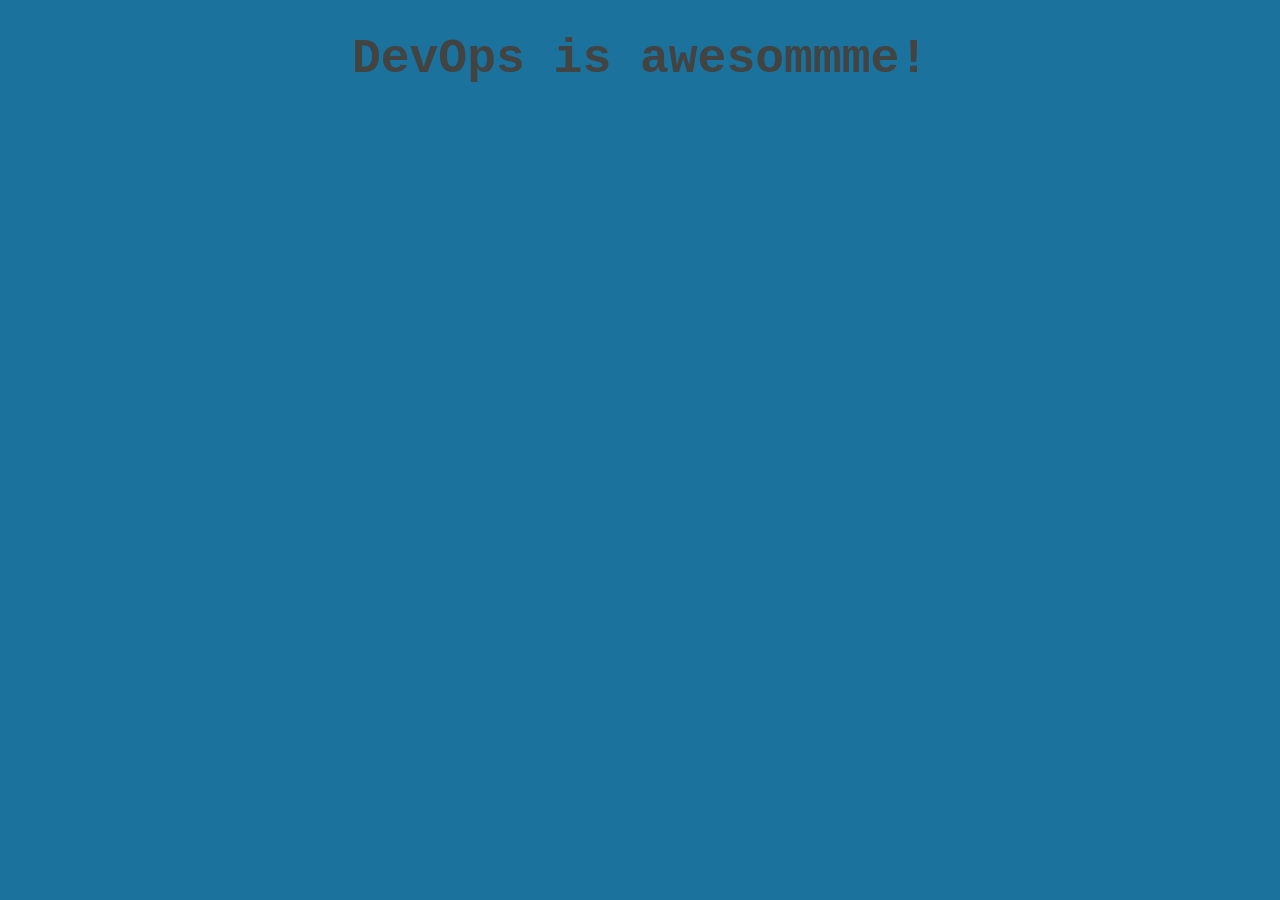
==== src/index.html @ 6600f7c2 "Update index.html" ====
<!DOCTYPE html>
<html>
<head>
	<title>DevOps Essentials Sample App</title>
</head>
<body style="background-color: #1A729D;">
    <h1 style="font-family: Courier; color: #434342; font-size: 48px; text-align: center;">
        DevOps is awesommme!
    </h1>
</body>
</html>
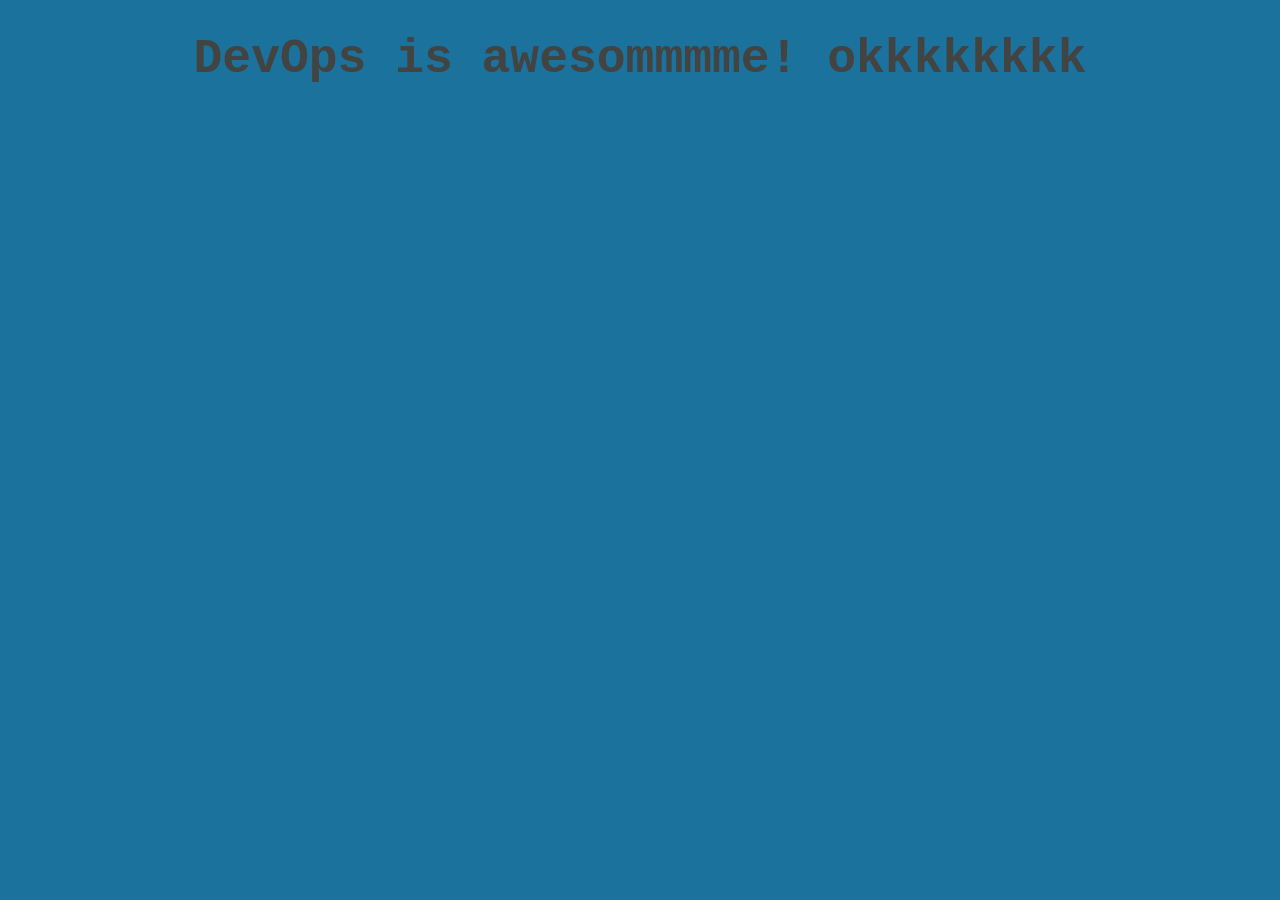
==== commit 71f2e592: "Merge aa3c0089b69052964cea29607a2f096141be6cf1 into dc95c531307bb3df387145a7b93a6f2e9ad0a872" ====
--- a/src/index.html
+++ b/src/index.html
@@ -5,7 +5,7 @@
 </head>
 <body style="background-color: #1A729D;">
     <h1 style="font-family: Courier; color: #434342; font-size: 48px; text-align: center;">
-        DevOps is awesommme!
+        DevOps is awesommmme! okkkkkkkk
     </h1>
 </body>
 </html>
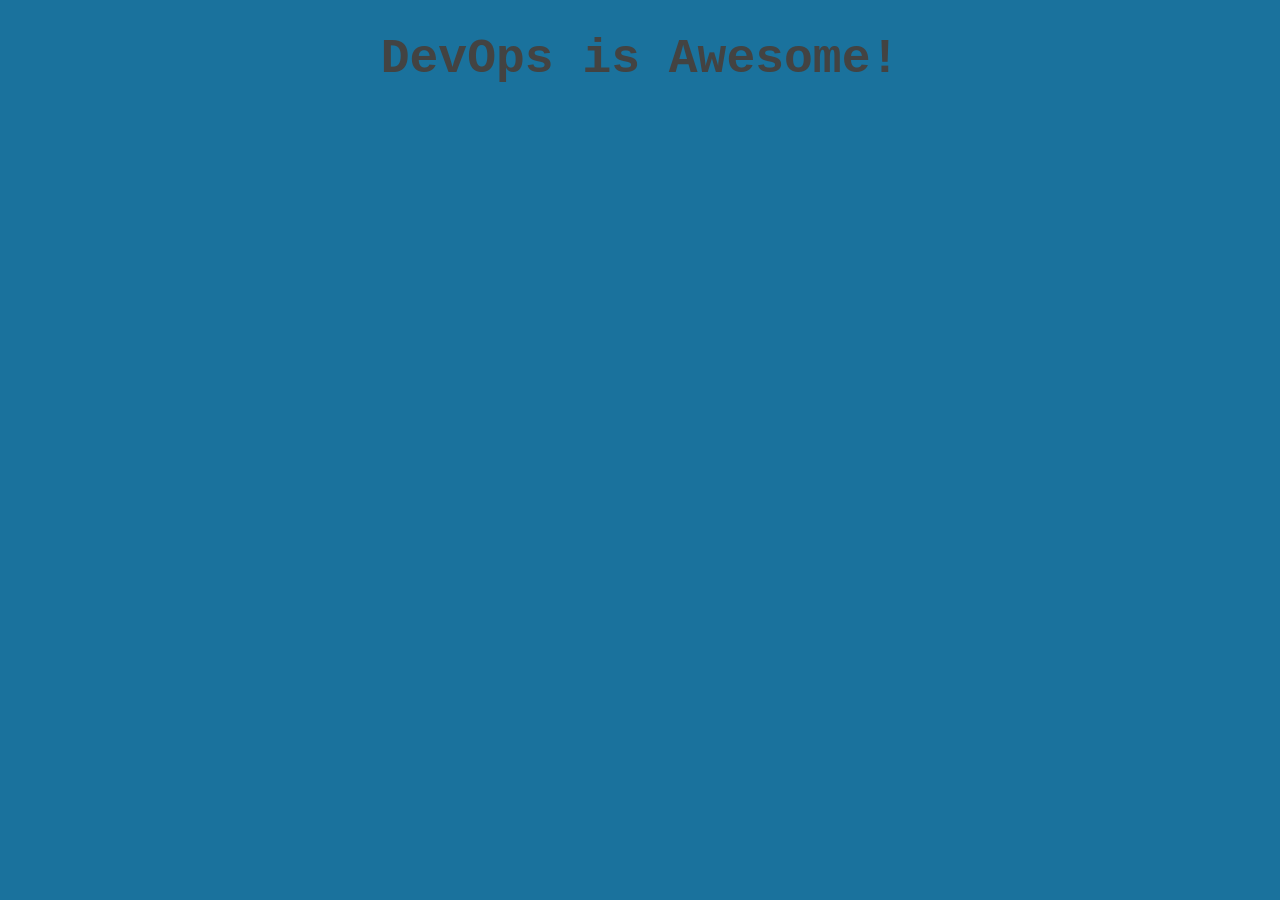
==== commit b7cce736: "Update index.html" ====
--- a/src/index.html
+++ b/src/index.html
@@ -5,7 +5,7 @@
 </head>
 <body style="background-color: #1A729D;">
     <h1 style="font-family: Courier; color: #434342; font-size: 48px; text-align: center;">
-        DevOps is awesommmme! okkkkkkkk
+        DevOps is Awesome!
     </h1>
 </body>
 </html>
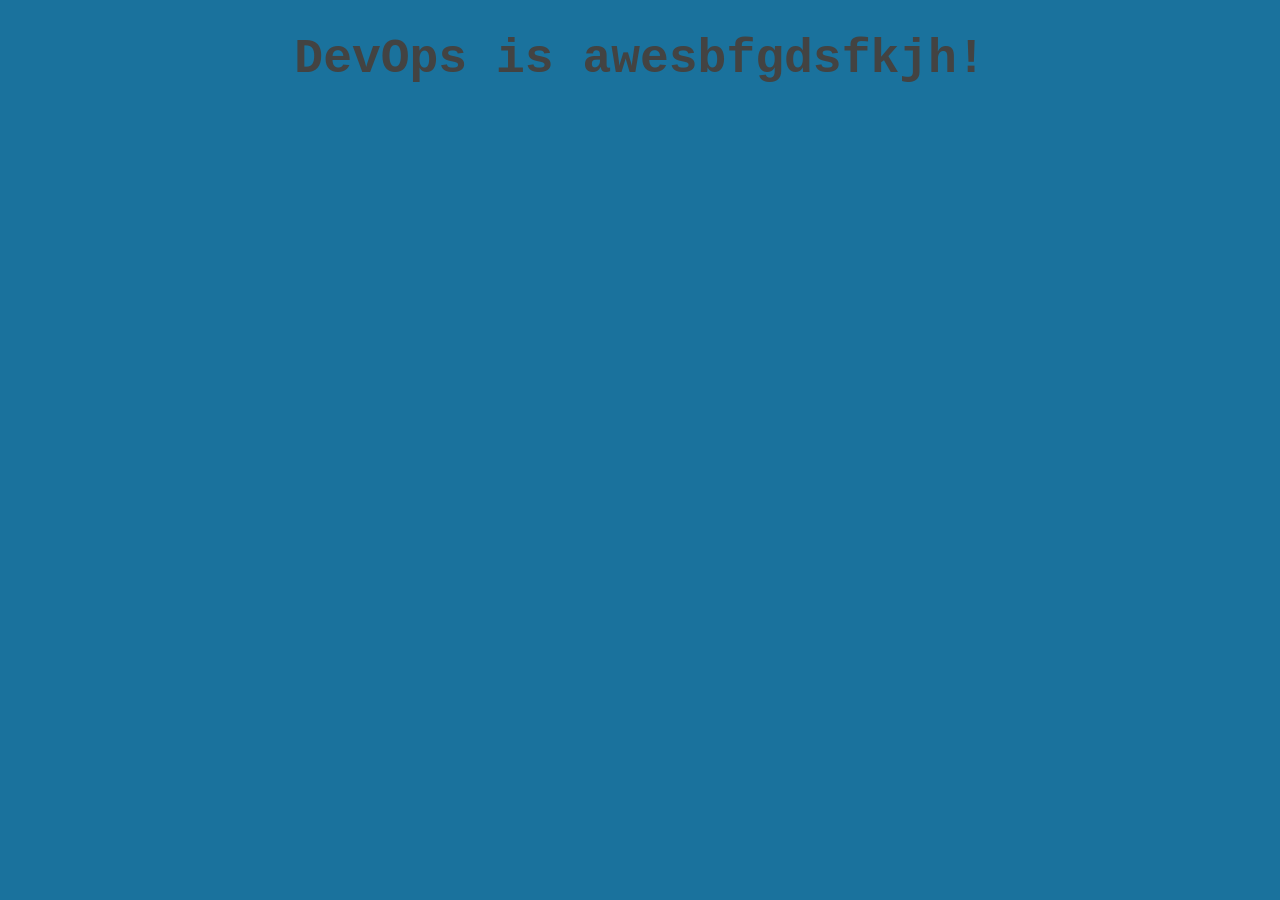
==== commit 0cb0bbda: "Merge 456779ba168178c597cd9048e4db3893bad57f72 into dc95c531307bb3df387145a7b93a6f2e9ad0a872" ====
--- a/src/index.html
+++ b/src/index.html
@@ -5,7 +5,7 @@
 </head>
 <body style="background-color: #1A729D;">
     <h1 style="font-family: Courier; color: #434342; font-size: 48px; text-align: center;">
-        DevOps is Awesome!
+        DevOps is awesbfgdsfkjh!
     </h1>
 </body>
 </html>
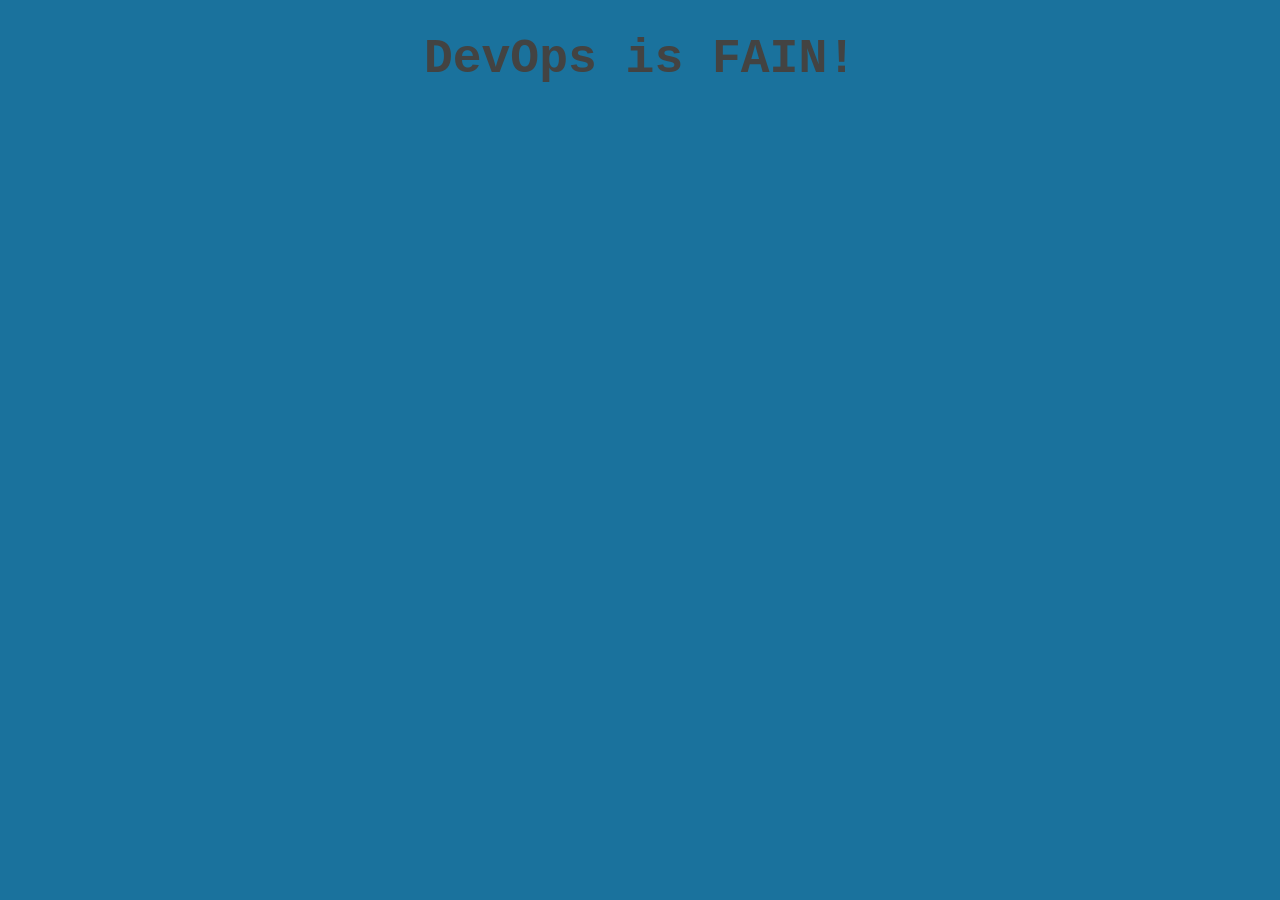
==== commit 0765c1b0: "Change header text from 'great' to 'FAIN' jeeee" ====
--- a/src/index.html
+++ b/src/index.html
@@ -5,7 +5,7 @@
 </head>
 <body style="background-color: #1A729D;">
     <h1 style="font-family: Courier; color: #434342; font-size: 48px; text-align: center;">
-        DevOps is awesbfgdsfkjh!
+        DevOps is FAIN!
     </h1>
 </body>
 </html>
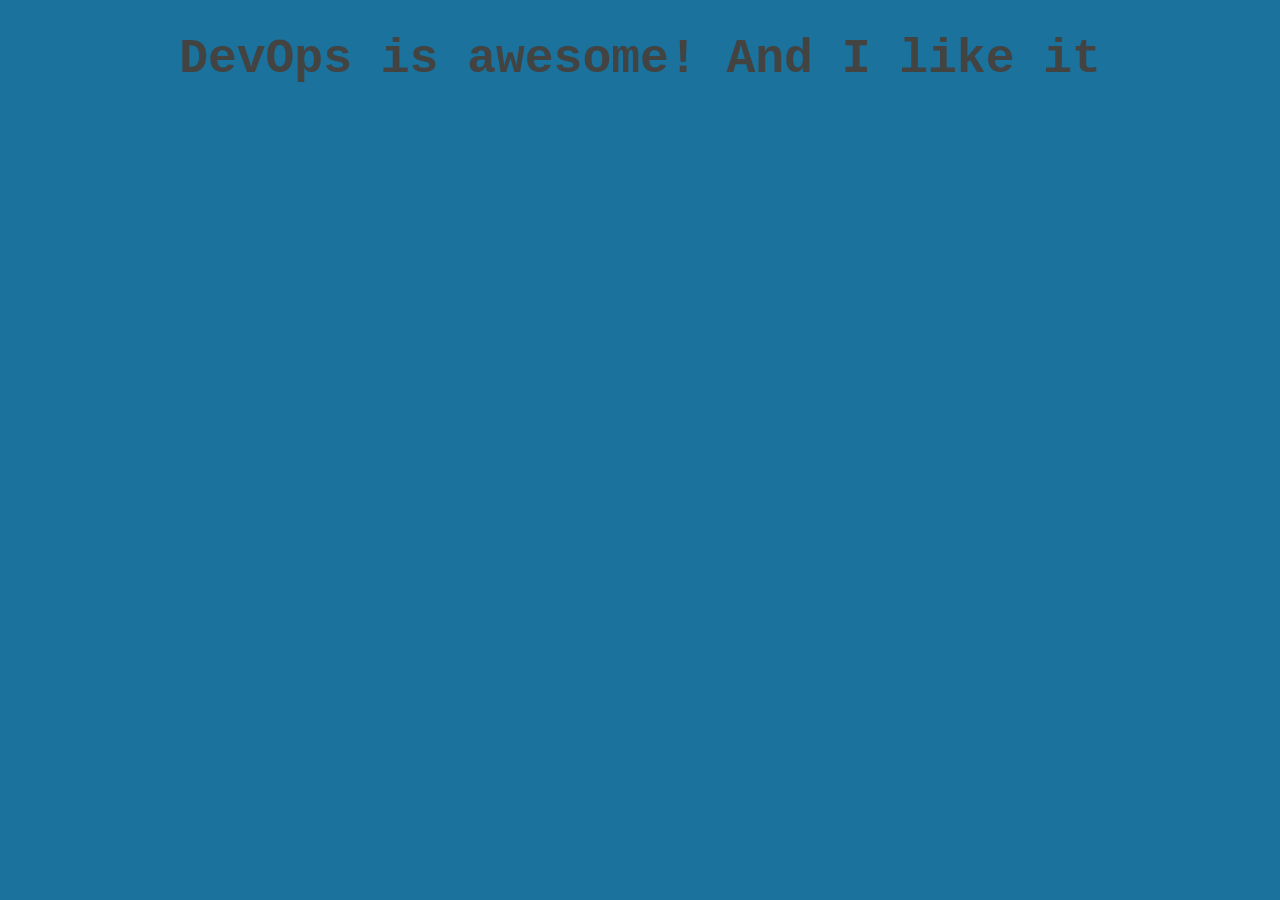
==== commit 62b1329d: "Update index.html" ====
--- a/src/index.html
+++ b/src/index.html
@@ -5,7 +5,7 @@
 </head>
 <body style="background-color: #1A729D;">
     <h1 style="font-family: Courier; color: #434342; font-size: 48px; text-align: center;">
-        DevOps is FAIN!
+        DevOps is awesome! And I like it
     </h1>
 </body>
 </html>
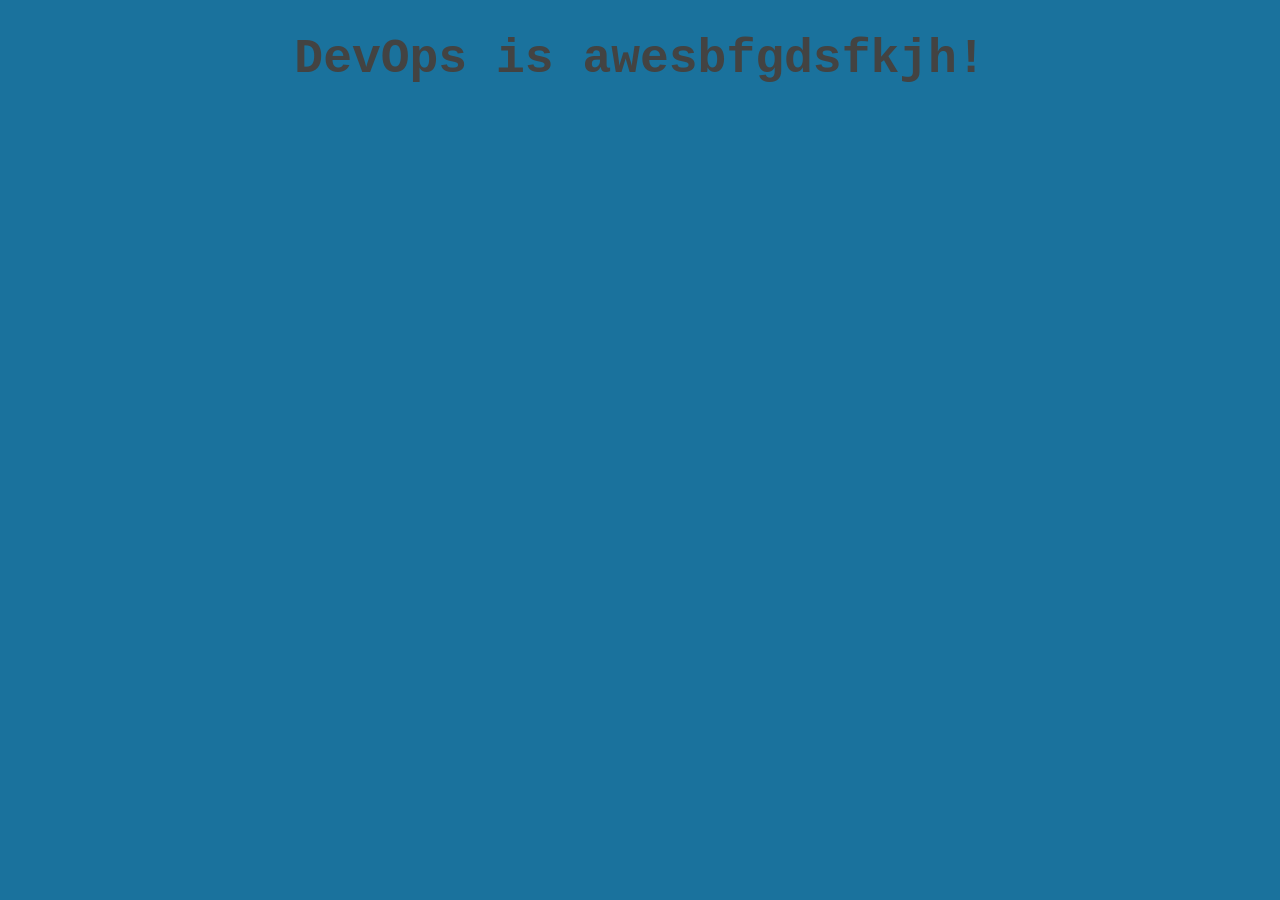
==== commit 6562d9ad: "changed the index file title" ====
--- a/src/index.html
+++ b/src/index.html
@@ -1,11 +1,11 @@
 <!DOCTYPE html>
 <html>
 <head>
-	<title>DevOps Essentials Sample App</title>
+	<title>DevOps Unneeded Sample File</title>
 </head>
 <body style="background-color: #1A729D;">
     <h1 style="font-family: Courier; color: #434342; font-size: 48px; text-align: center;">
-        DevOps is awesome! And I like it
+        DevOps is awesbfgdsfkjh!
     </h1>
 </body>
 </html>
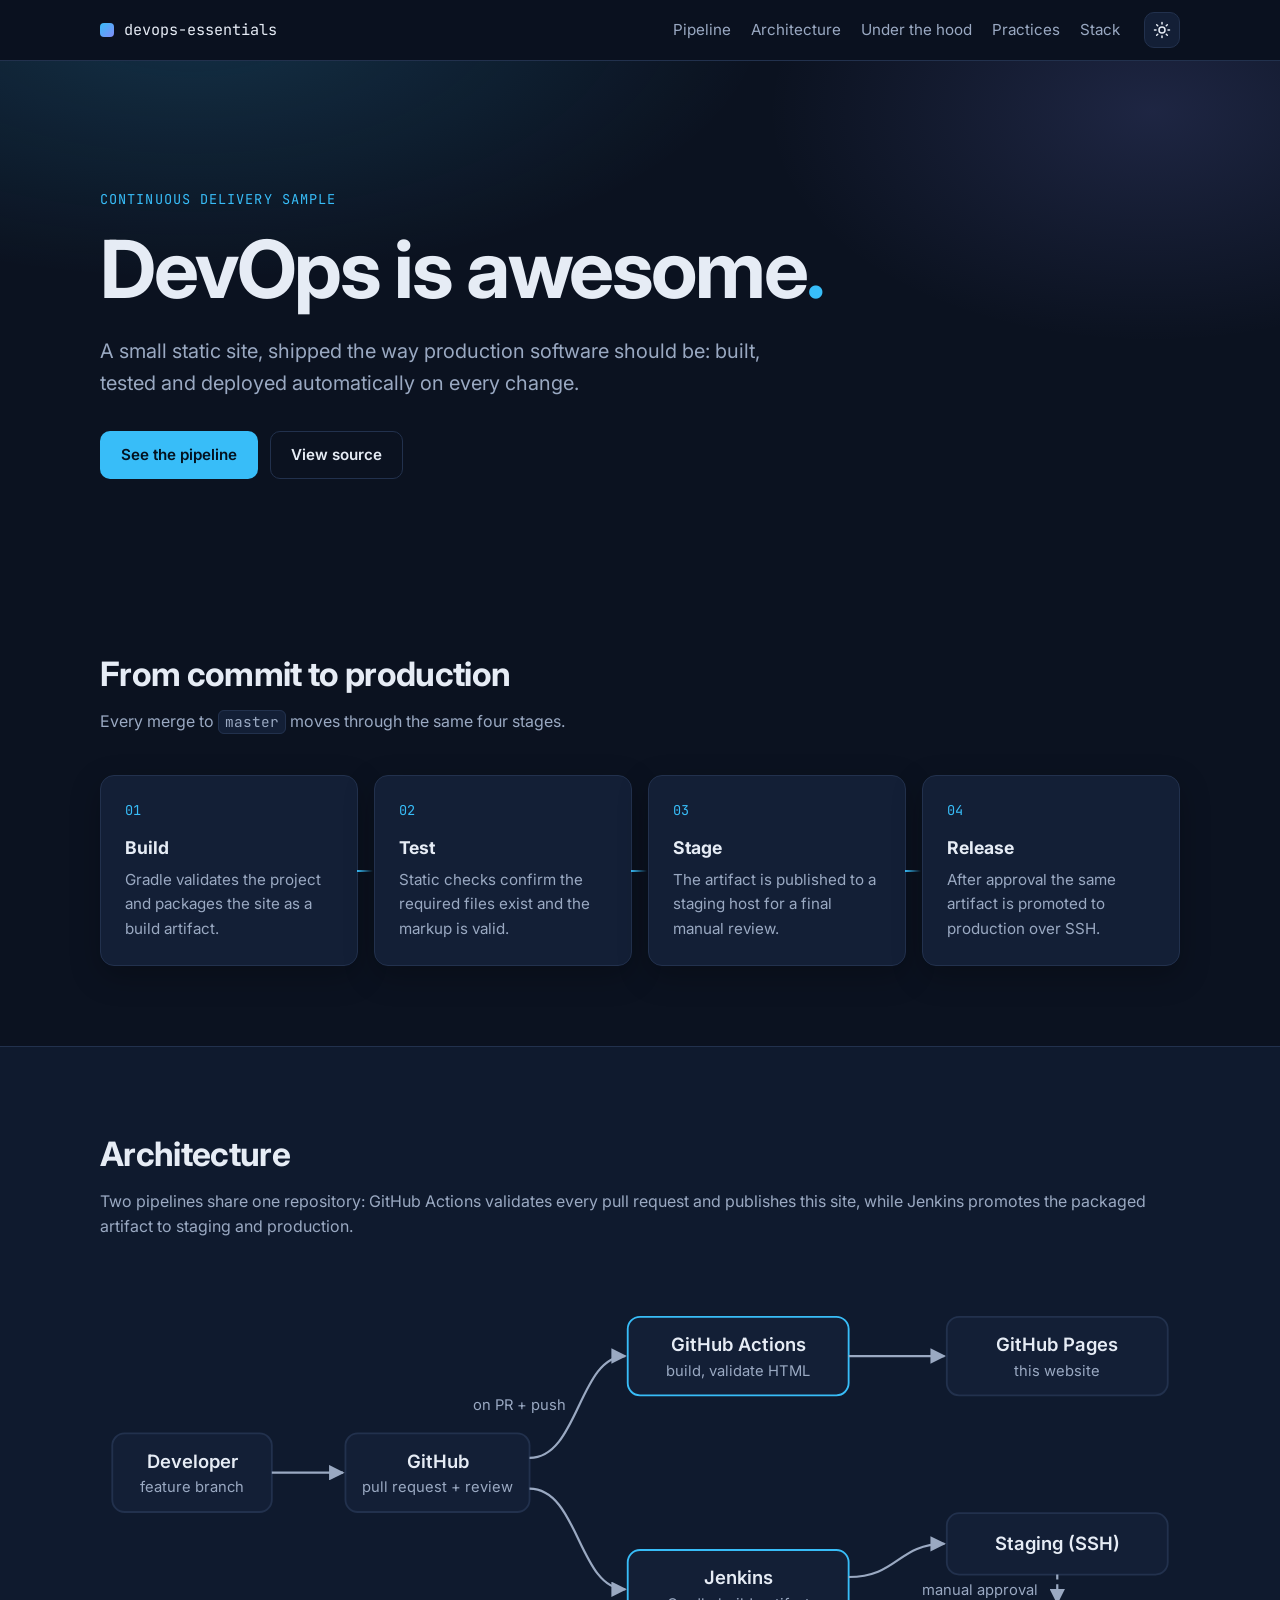
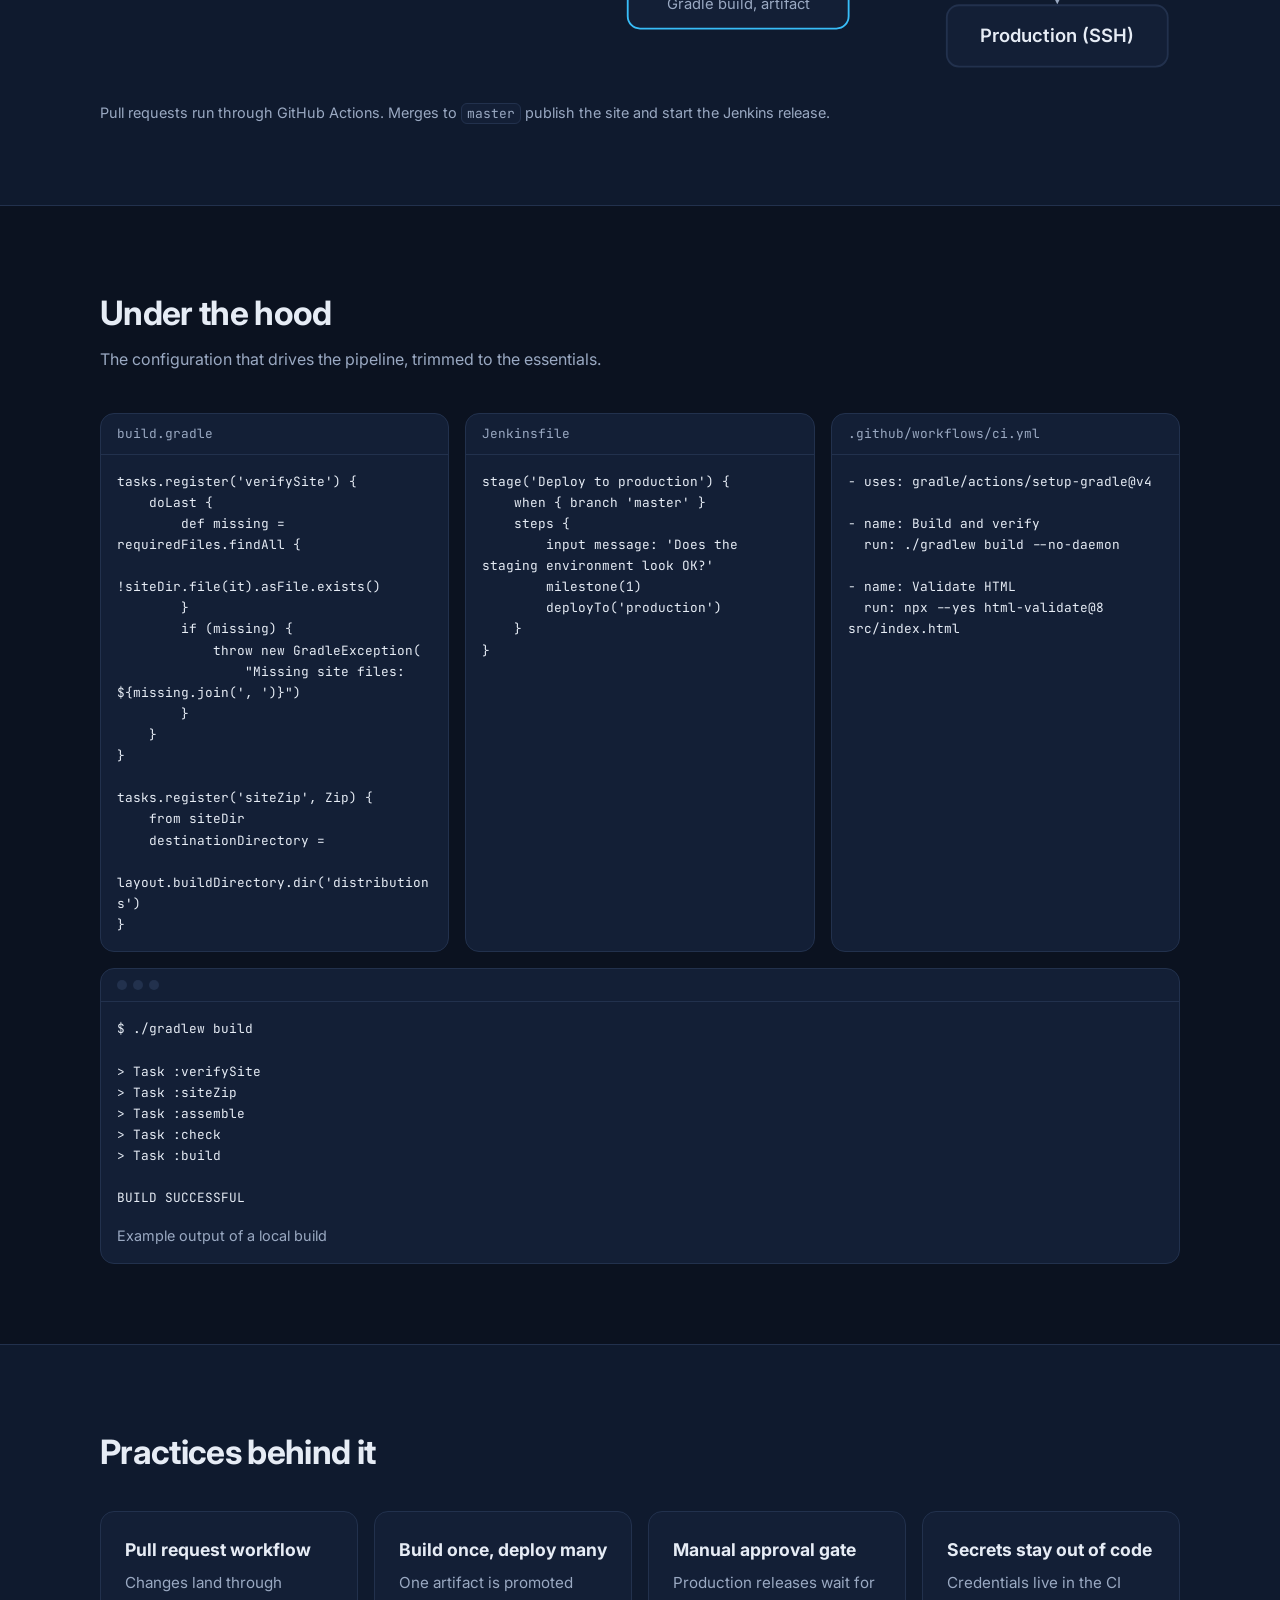
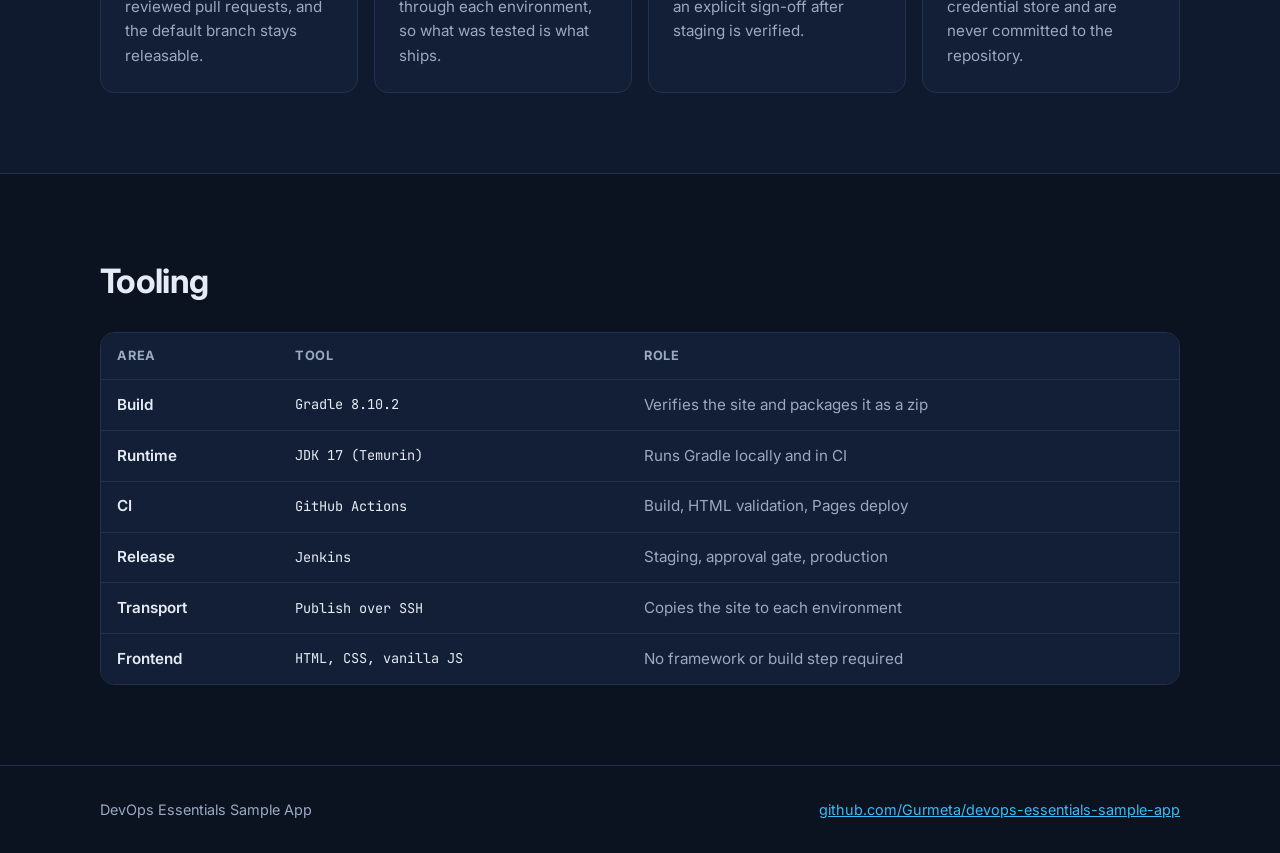
==== commit 9155c25d: "Merge 58418ed0c46fe45dae3fd8e9dd809104d34fcd7e into dc95c531307bb3df387145a7b93a6f2e9ad0a872" ====
--- a/src/index.html
+++ b/src/index.html
@@ -1,11 +1,248 @@
 <!DOCTYPE html>
-<html>
+<html lang="en" data-theme="dark">
 <head>
-	<title>DevOps Unneeded Sample File</title>
+  <meta charset="utf-8">
+  <meta name="viewport" content="width=device-width, initial-scale=1">
+  <title>DevOps Essentials Sample App</title>
+  <meta name="description" content="A small static site used to demonstrate a build, test and deploy pipeline with Gradle, Jenkins and GitHub Actions.">
+  <meta name="theme-color" content="#0b1220">
+  <meta property="og:title" content="DevOps Essentials Sample App">
+  <meta property="og:description" content="A static site delivered through an automated build, test and deploy pipeline.">
+  <meta property="og:type" content="website">
+  <link rel="icon" href="favicon.svg" type="image/svg+xml">
+  <link rel="preconnect" href="https://fonts.googleapis.com">
+  <link rel="preconnect" href="https://fonts.gstatic.com" crossorigin>
+  <link rel="stylesheet" href="https://fonts.googleapis.com/css2?family=Inter:wght@400;500;600;700&family=JetBrains+Mono:wght@500&display=swap">
+  <link rel="stylesheet" href="css/styles.css">
+  <script>
+    try {
+      var saved = localStorage.getItem('theme');
+      if (saved) document.documentElement.dataset.theme = saved;
+    } catch (e) {}
+  </script>
 </head>
-<body style="background-color: #1A729D;">
-    <h1 style="font-family: Courier; color: #434342; font-size: 48px; text-align: center;">
-        DevOps is awesbfgdsfkjh!
-    </h1>
+<body>
+  <a class="skip-link" href="#main">Skip to content</a>
+
+  <header class="site-header">
+    <div class="container header-inner">
+      <a class="brand" href="#top" aria-label="DevOps Essentials, home">
+        <span class="brand-mark" aria-hidden="true"></span>
+        <span>devops-essentials</span>
+      </a>
+      <nav aria-label="Primary">
+        <ul class="nav-list">
+          <li><a href="#pipeline">Pipeline</a></li>
+          <li><a href="#architecture">Architecture</a></li>
+          <li><a href="#config">Under the hood</a></li>
+          <li><a href="#practices">Practices</a></li>
+          <li><a href="#stack">Stack</a></li>
+        </ul>
+      </nav>
+      <button class="theme-toggle" type="button" aria-label="Toggle colour theme">
+        <svg class="icon-sun" viewBox="0 0 24 24" width="18" height="18" aria-hidden="true" fill="none" stroke="currentColor" stroke-width="2" stroke-linecap="round"><circle cx="12" cy="12" r="4"/><path d="M12 2v2M12 20v2M4.9 4.9l1.4 1.4M17.7 17.7l1.4 1.4M2 12h2M20 12h2M4.9 19.1l1.4-1.4M17.7 6.3l1.4-1.4"/></svg>
+        <svg class="icon-moon" viewBox="0 0 24 24" width="18" height="18" aria-hidden="true" fill="none" stroke="currentColor" stroke-width="2" stroke-linecap="round" stroke-linejoin="round"><path d="M21 12.8A9 9 0 1 1 11.2 3a7 7 0 0 0 9.8 9.8z"/></svg>
+      </button>
+    </div>
+  </header>
+
+  <main id="main">
+    <section class="hero" id="top">
+      <div class="container hero-inner">
+        <p class="eyebrow">Continuous delivery sample</p>
+        <h1>DevOps is awesome<span class="accent">.</span></h1>
+        <p class="lead">A small static site, shipped the way production software should be: built, tested and deployed automatically on every change.</p>
+        <div class="actions">
+          <a class="btn btn-primary" href="#pipeline">See the pipeline</a>
+          <a class="btn btn-ghost" href="https://github.com/Gurmeta/devops-essentials-sample-app">View source</a>
+        </div>
+      </div>
+    </section>
+
+    <section class="section" id="pipeline" aria-labelledby="pipeline-title">
+      <div class="container">
+        <h2 id="pipeline-title">From commit to production</h2>
+        <p class="section-lead">Every merge to <code>master</code> moves through the same four stages.</p>
+        <ol class="pipeline">
+          <li class="stage">
+            <span class="stage-index">01</span>
+            <h3>Build</h3>
+            <p>Gradle validates the project and packages the site as a build artifact.</p>
+          </li>
+          <li class="stage">
+            <span class="stage-index">02</span>
+            <h3>Test</h3>
+            <p>Static checks confirm the required files exist and the markup is valid.</p>
+          </li>
+          <li class="stage">
+            <span class="stage-index">03</span>
+            <h3>Stage</h3>
+            <p>The artifact is published to a staging host for a final manual review.</p>
+          </li>
+          <li class="stage">
+            <span class="stage-index">04</span>
+            <h3>Release</h3>
+            <p>After approval the same artifact is promoted to production over SSH.</p>
+          </li>
+        </ol>
+      </div>
+    </section>
+
+    <section class="section section-alt" id="architecture" aria-labelledby="architecture-title">
+      <div class="container">
+        <h2 id="architecture-title">Architecture</h2>
+        <p class="section-lead">Two pipelines share one repository: GitHub Actions validates every pull request and publishes this site, while Jenkins promotes the packaged artifact to staging and production.</p>
+        <figure class="diagram">
+          <svg viewBox="0 0 880 330" role="img" aria-labelledby="diagram-title diagram-desc">
+            <title id="diagram-title">Delivery architecture</title>
+            <desc id="diagram-desc">A developer opens a pull request on GitHub. GitHub Actions builds and validates it, then publishes the site to GitHub Pages after merge. Jenkins builds the artifact, deploys to staging over SSH, waits for manual approval and deploys to production.</desc>
+            <defs>
+              <marker id="arrow" viewBox="0 0 10 10" refX="9" refY="5" markerWidth="7" markerHeight="7" orient="auto-start-reverse">
+                <path d="M0 0 L10 5 L0 10 z" class="d-arrow"/>
+              </marker>
+            </defs>
+
+            <g class="d-node"><rect x="10" y="125" width="130" height="64" rx="10"/><text x="75" y="153" text-anchor="middle">Developer</text><text x="75" y="173" text-anchor="middle" class="d-sub">feature branch</text></g>
+            <g class="d-node"><rect x="200" y="125" width="150" height="64" rx="10"/><text x="275" y="153" text-anchor="middle">GitHub</text><text x="275" y="173" text-anchor="middle" class="d-sub">pull request + review</text></g>
+
+            <g class="d-node d-accent"><rect x="430" y="30" width="180" height="64" rx="10"/><text x="520" y="58" text-anchor="middle">GitHub Actions</text><text x="520" y="78" text-anchor="middle" class="d-sub">build, validate HTML</text></g>
+            <g class="d-node"><rect x="690" y="30" width="180" height="64" rx="10"/><text x="780" y="58" text-anchor="middle">GitHub Pages</text><text x="780" y="78" text-anchor="middle" class="d-sub">this website</text></g>
+
+            <g class="d-node d-accent"><rect x="430" y="220" width="180" height="64" rx="10"/><text x="520" y="248" text-anchor="middle">Jenkins</text><text x="520" y="268" text-anchor="middle" class="d-sub">Gradle build, artifact</text></g>
+            <g class="d-node"><rect x="690" y="190" width="180" height="50" rx="10"/><text x="780" y="220" text-anchor="middle">Staging (SSH)</text></g>
+            <g class="d-node"><rect x="690" y="265" width="180" height="50" rx="10"/><text x="780" y="295" text-anchor="middle">Production (SSH)</text></g>
+
+            <path class="d-line" d="M140 157 H198" marker-end="url(#arrow)"/>
+            <path class="d-line" d="M350 145 C390 145 390 62 428 62" marker-end="url(#arrow)"/>
+            <path class="d-line" d="M350 170 C390 170 390 252 428 252" marker-end="url(#arrow)"/>
+            <path class="d-line" d="M610 62 H688" marker-end="url(#arrow)"/>
+            <path class="d-line" d="M610 242 C650 242 650 215 688 215" marker-end="url(#arrow)"/>
+            <path class="d-line d-dash" d="M780 240 V263" marker-end="url(#arrow)"/>
+            <text x="764" y="257" class="d-sub" text-anchor="end">manual approval</text>
+            <text x="380" y="106" class="d-sub" text-anchor="end">on PR + push</text>
+          </svg>
+          <figcaption>Pull requests run through GitHub Actions. Merges to <code>master</code> publish the site and start the Jenkins release.</figcaption>
+        </figure>
+      </div>
+    </section>
+
+    <section class="section" id="config" aria-labelledby="config-title">
+      <div class="container">
+        <h2 id="config-title">Under the hood</h2>
+        <p class="section-lead">The configuration that drives the pipeline, trimmed to the essentials.</p>
+        <div class="code-grid">
+          <figure class="code-card">
+            <figcaption>build.gradle</figcaption>
+<pre><code>tasks.register('verifySite') {
+    doLast {
+        def missing = requiredFiles.findAll {
+            !siteDir.file(it).asFile.exists()
+        }
+        if (missing) {
+            throw new GradleException(
+                "Missing site files: ${missing.join(', ')}")
+        }
+    }
+}
+
+tasks.register('siteZip', Zip) {
+    from siteDir
+    destinationDirectory =
+        layout.buildDirectory.dir('distributions')
+}</code></pre>
+          </figure>
+          <figure class="code-card">
+            <figcaption>Jenkinsfile</figcaption>
+<pre><code>stage('Deploy to production') {
+    when { branch 'master' }
+    steps {
+        input message: 'Does the staging environment look OK?'
+        milestone(1)
+        deployTo('production')
+    }
+}</code></pre>
+          </figure>
+          <figure class="code-card">
+            <figcaption>.github/workflows/ci.yml</figcaption>
+<pre><code>- uses: gradle/actions/setup-gradle@v4
+
+- name: Build and verify
+  run: ./gradlew build --no-daemon
+
+- name: Validate HTML
+  run: npx --yes html-validate@8 src/index.html</code></pre>
+          </figure>
+        </div>
+        <figure class="terminal" aria-label="Example build output">
+          <div class="terminal-bar" aria-hidden="true"><span></span><span></span><span></span></div>
+<pre><code>$ ./gradlew build
+
+&gt; Task :verifySite
+&gt; Task :siteZip
+&gt; Task :assemble
+&gt; Task :check
+&gt; Task :build
+
+BUILD SUCCESSFUL</code></pre>
+          <figcaption>Example output of a local build</figcaption>
+        </figure>
+      </div>
+    </section>
+
+    <section class="section section-alt" id="practices" aria-labelledby="practices-title">
+      <div class="container">
+        <h2 id="practices-title">Practices behind it</h2>
+        <div class="grid">
+          <article class="card">
+            <h3>Pull request workflow</h3>
+            <p>Changes land through reviewed pull requests, and the default branch stays releasable.</p>
+          </article>
+          <article class="card">
+            <h3>Build once, deploy many</h3>
+            <p>One artifact is promoted through each environment, so what was tested is what ships.</p>
+          </article>
+          <article class="card">
+            <h3>Manual approval gate</h3>
+            <p>Production releases wait for an explicit sign-off after staging is verified.</p>
+          </article>
+          <article class="card">
+            <h3>Secrets stay out of code</h3>
+            <p>Credentials live in the CI credential store and are never committed to the repository.</p>
+          </article>
+        </div>
+      </div>
+    </section>
+
+    <section class="section" id="stack" aria-labelledby="stack-title">
+      <div class="container">
+        <h2 id="stack-title">Tooling</h2>
+        <div class="table-wrap">
+          <table>
+            <caption class="visually-hidden">Technologies used</caption>
+            <thead>
+              <tr><th scope="col">Area</th><th scope="col">Tool</th><th scope="col">Role</th></tr>
+            </thead>
+            <tbody>
+              <tr><th scope="row">Build</th><td>Gradle 8.10.2</td><td>Verifies the site and packages it as a zip</td></tr>
+              <tr><th scope="row">Runtime</th><td>JDK 17 (Temurin)</td><td>Runs Gradle locally and in CI</td></tr>
+              <tr><th scope="row">CI</th><td>GitHub Actions</td><td>Build, HTML validation, Pages deploy</td></tr>
+              <tr><th scope="row">Release</th><td>Jenkins</td><td>Staging, approval gate, production</td></tr>
+              <tr><th scope="row">Transport</th><td>Publish over SSH</td><td>Copies the site to each environment</td></tr>
+              <tr><th scope="row">Frontend</th><td>HTML, CSS, vanilla JS</td><td>No framework or build step required</td></tr>
+            </tbody>
+          </table>
+        </div>
+      </div>
+    </section>
+  </main>
+
+  <footer class="site-footer">
+    <div class="container footer-inner">
+      <p>DevOps Essentials Sample App</p>
+      <p><a href="https://github.com/Gurmeta/devops-essentials-sample-app">github.com/Gurmeta/devops-essentials-sample-app</a></p>
+    </div>
+  </footer>
+
+  <script src="js/main.js" defer></script>
 </body>
 </html>
--- a/src/css/styles.css
+++ b/src/css/styles.css
@@ -0,0 +1,390 @@
+:root {
+  --bg: #0b1220;
+  --bg-alt: #0f1a2e;
+  --surface: #131f36;
+  --border: #22314d;
+  --text: #e6ecf5;
+  --muted: #9aa9c2;
+  --accent: #38bdf8;
+  --accent-strong: #0ea5e9;
+  --on-accent: #04121f;
+  --radius: 14px;
+  --shadow: 0 10px 30px rgb(0 0 0 / 0.25);
+  --font-sans: "Inter", system-ui, -apple-system, "Segoe UI", Roboto, sans-serif;
+  --font-mono: "JetBrains Mono", ui-monospace, SFMono-Regular, Menlo, monospace;
+  color-scheme: dark;
+}
+
+:root[data-theme="light"] {
+  --bg: #f6f8fc;
+  --bg-alt: #eaf0f9;
+  --surface: #ffffff;
+  --border: #d5deec;
+  --text: #0f1b2d;
+  --muted: #4b5b75;
+  --accent: #0369a1;
+  --accent-strong: #075985;
+  --on-accent: #ffffff;
+  --shadow: 0 10px 30px rgb(15 27 45 / 0.08);
+  color-scheme: light;
+}
+
+*, *::before, *::after { box-sizing: border-box; }
+
+html { scroll-behavior: smooth; scroll-padding-top: 4.5rem; }
+
+body {
+  margin: 0;
+  background: var(--bg);
+  color: var(--text);
+  font-family: var(--font-sans);
+  line-height: 1.6;
+  -webkit-font-smoothing: antialiased;
+}
+
+img, svg { max-width: 100%; }
+
+a { color: var(--accent); }
+a:hover { color: var(--accent-strong); }
+
+:focus-visible {
+  outline: 2px solid var(--accent);
+  outline-offset: 3px;
+  border-radius: 4px;
+}
+
+code {
+  font-family: var(--font-mono);
+  font-size: 0.9em;
+  padding: 0.1em 0.4em;
+  background: var(--surface);
+  border: 1px solid var(--border);
+  border-radius: 6px;
+}
+
+.container {
+  width: min(1080px, 100% - 2rem);
+  margin-inline: auto;
+}
+
+.skip-link {
+  position: absolute;
+  left: 1rem;
+  top: -4rem;
+  padding: 0.5rem 1rem;
+  background: var(--accent);
+  color: var(--on-accent);
+  border-radius: 8px;
+  z-index: 20;
+}
+.skip-link:focus { top: 1rem; }
+
+/* Header */
+.site-header {
+  position: sticky;
+  top: 0;
+  z-index: 10;
+  background: color-mix(in srgb, var(--bg) 85%, transparent);
+  backdrop-filter: blur(10px);
+  border-bottom: 1px solid var(--border);
+}
+
+.header-inner {
+  display: flex;
+  align-items: center;
+  gap: 1.5rem;
+  min-height: 3.75rem;
+}
+
+.brand {
+  display: inline-flex;
+  align-items: center;
+  gap: 0.6rem;
+  font-family: var(--font-mono);
+  font-size: 0.95rem;
+  color: var(--text);
+  text-decoration: none;
+  margin-right: auto;
+}
+.brand:hover { color: var(--text); }
+
+.brand-mark {
+  width: 14px;
+  height: 14px;
+  border-radius: 4px;
+  background: linear-gradient(135deg, var(--accent), #818cf8);
+}
+
+.nav-list {
+  display: flex;
+  gap: 1.25rem;
+  margin: 0;
+  padding: 0;
+  list-style: none;
+}
+.nav-list a {
+  color: var(--muted);
+  text-decoration: none;
+  font-size: 0.95rem;
+}
+.nav-list a:hover { color: var(--text); }
+
+.theme-toggle {
+  display: grid;
+  place-items: center;
+  width: 2.25rem;
+  height: 2.25rem;
+  color: var(--text);
+  background: var(--surface);
+  border: 1px solid var(--border);
+  border-radius: 10px;
+  cursor: pointer;
+  transition: border-color 0.2s;
+}
+.theme-toggle:hover { border-color: var(--accent); }
+
+:root[data-theme="dark"] .icon-moon,
+:root[data-theme="light"] .icon-sun { display: none; }
+
+/* Hero */
+.hero {
+  padding: clamp(4rem, 12vw, 8rem) 0 clamp(3rem, 8vw, 5.5rem);
+  background:
+    radial-gradient(60rem 28rem at 15% -10%, rgb(56 189 248 / 0.18), transparent 60%),
+    radial-gradient(40rem 24rem at 90% 10%, rgb(129 140 248 / 0.16), transparent 60%);
+}
+
+.eyebrow {
+  margin: 0 0 1rem;
+  font-family: var(--font-mono);
+  font-size: 0.85rem;
+  letter-spacing: 0.08em;
+  text-transform: uppercase;
+  color: var(--accent);
+}
+
+h1 {
+  margin: 0;
+  max-width: 14ch;
+  font-size: clamp(2.6rem, 8vw, 5rem);
+  line-height: 1.05;
+  letter-spacing: -0.03em;
+}
+.accent { color: var(--accent); }
+
+.lead {
+  max-width: 52ch;
+  margin: 1.5rem 0 2rem;
+  font-size: clamp(1.05rem, 2.2vw, 1.25rem);
+  color: var(--muted);
+}
+
+.actions { display: flex; flex-wrap: wrap; gap: 0.75rem; }
+
+.btn {
+  display: inline-block;
+  padding: 0.7rem 1.25rem;
+  font-weight: 600;
+  font-size: 0.95rem;
+  text-decoration: none;
+  border-radius: 10px;
+  border: 1px solid transparent;
+  transition: transform 0.15s, background-color 0.2s, border-color 0.2s;
+}
+.btn:active { transform: translateY(1px); }
+.btn-primary { background: var(--accent); color: var(--on-accent); }
+.btn-primary:hover { background: var(--accent-strong); color: var(--on-accent); }
+.btn-ghost { color: var(--text); border-color: var(--border); }
+.btn-ghost:hover { color: var(--text); border-color: var(--accent); }
+
+/* Sections */
+.section { padding: clamp(3rem, 8vw, 5rem) 0; }
+.section-alt { background: var(--bg-alt); border-block: 1px solid var(--border); }
+
+h2 {
+  margin: 0 0 0.5rem;
+  font-size: clamp(1.6rem, 4vw, 2.1rem);
+  letter-spacing: -0.02em;
+}
+h3 { margin: 0 0 0.4rem; font-size: 1.1rem; }
+
+.section-lead { margin: 0 0 2.5rem; color: var(--muted); }
+
+/* Pipeline */
+.pipeline {
+  display: grid;
+  grid-template-columns: repeat(auto-fit, minmax(210px, 1fr));
+  gap: 1rem;
+  margin: 0;
+  padding: 0;
+  list-style: none;
+  counter-reset: stage;
+}
+
+.stage {
+  position: relative;
+  padding: 1.5rem;
+  background: var(--surface);
+  border: 1px solid var(--border);
+  border-radius: var(--radius);
+  box-shadow: var(--shadow);
+}
+.stage p { margin: 0; color: var(--muted); font-size: 0.95rem; }
+
+.stage-index {
+  display: block;
+  margin-bottom: 0.75rem;
+  font-family: var(--font-mono);
+  font-size: 0.85rem;
+  color: var(--accent);
+}
+
+@media (min-width: 900px) {
+  .stage:not(:last-child)::after {
+    content: "";
+    position: absolute;
+    top: 50%;
+    right: -1rem;
+    width: 1rem;
+    height: 2px;
+    background: linear-gradient(90deg, var(--accent), transparent);
+  }
+}
+
+/* Cards */
+.grid {
+  display: grid;
+  grid-template-columns: repeat(auto-fit, minmax(240px, 1fr));
+  gap: 1rem;
+  margin-top: 2rem;
+}
+
+.card {
+  padding: 1.5rem;
+  background: var(--surface);
+  border: 1px solid var(--border);
+  border-radius: var(--radius);
+  transition: transform 0.2s, border-color 0.2s;
+}
+.card:hover { transform: translateY(-3px); border-color: var(--accent); }
+.card p { margin: 0; color: var(--muted); font-size: 0.95rem; }
+
+/* Chips */
+.chips {
+  display: flex;
+  flex-wrap: wrap;
+  gap: 0.6rem;
+  margin: 1.5rem 0 0;
+  padding: 0;
+  list-style: none;
+}
+.chips li {
+  padding: 0.4rem 0.9rem;
+  font-family: var(--font-mono);
+  font-size: 0.85rem;
+  background: var(--surface);
+  border: 1px solid var(--border);
+  border-radius: 999px;
+}
+
+/* Diagram */
+.diagram { margin: 0; }
+.diagram svg { display: block; width: 100%; height: auto; }
+.diagram figcaption, .terminal figcaption {
+  margin-top: 1rem;
+  font-size: 0.9rem;
+  color: var(--muted);
+}
+.d-node rect { fill: var(--surface); stroke: var(--border); stroke-width: 1.5; }
+.d-node text { fill: var(--text); font: 600 15px var(--font-sans); }
+.d-node .d-sub, .d-sub { fill: var(--muted); font: 400 12px var(--font-sans); }
+.d-accent rect { stroke: var(--accent); }
+.d-line { fill: none; stroke: var(--muted); stroke-width: 1.8; }
+.d-dash { stroke-dasharray: 4 4; }
+.d-arrow { fill: var(--muted); }
+
+/* Code */
+.code-grid {
+  display: grid;
+  grid-template-columns: repeat(auto-fit, minmax(300px, 1fr));
+  gap: 1rem;
+  margin-top: 2rem;
+}
+.code-card, .terminal {
+  margin: 0;
+  min-width: 0;
+  background: var(--surface);
+  border: 1px solid var(--border);
+  border-radius: var(--radius);
+  overflow: hidden;
+}
+.code-card figcaption {
+  padding: 0.6rem 1rem;
+  font-family: var(--font-mono);
+  font-size: 0.8rem;
+  color: var(--muted);
+  border-bottom: 1px solid var(--border);
+}
+pre {
+  margin: 0;
+  padding: 1rem;
+  overflow-x: auto;
+  font-family: var(--font-mono);
+  font-size: 0.8rem;
+  line-height: 1.65;
+}
+pre code { padding: 0; background: none; border: 0; font-size: inherit; }
+.code-card pre { white-space: pre-wrap; overflow-wrap: anywhere; }
+
+.terminal { margin-top: 1rem; }
+.terminal-bar { display: flex; gap: 6px; padding: 0.7rem 1rem; border-bottom: 1px solid var(--border); }
+.terminal-bar span { width: 10px; height: 10px; border-radius: 50%; background: var(--border); }
+.terminal figcaption { margin: 0; padding: 0 1rem 1rem; }
+
+/* Table */
+.table-wrap { margin-top: 1.5rem; overflow-x: auto; border: 1px solid var(--border); border-radius: var(--radius); }
+table { width: 100%; border-collapse: collapse; font-size: 0.95rem; background: var(--surface); }
+th, td { padding: 0.8rem 1rem; text-align: left; border-bottom: 1px solid var(--border); }
+tbody tr:last-child > * { border-bottom: 0; }
+thead th { font-size: 0.8rem; text-transform: uppercase; letter-spacing: 0.06em; color: var(--muted); }
+tbody th { font-weight: 600; white-space: nowrap; }
+td { color: var(--muted); }
+td:first-of-type { color: var(--text); font-family: var(--font-mono); font-size: 0.85rem; white-space: nowrap; }
+
+.visually-hidden {
+  position: absolute;
+  width: 1px;
+  height: 1px;
+  overflow: hidden;
+  clip: rect(0 0 0 0);
+  white-space: nowrap;
+}
+
+/* Footer */
+.site-footer {
+  padding: 2rem 0;
+  border-top: 1px solid var(--border);
+  color: var(--muted);
+  font-size: 0.9rem;
+}
+.footer-inner {
+  display: flex;
+  flex-wrap: wrap;
+  justify-content: space-between;
+  gap: 0.5rem;
+}
+.footer-inner p { margin: 0; }
+
+/* Scroll reveal */
+.reveal { opacity: 0; transform: translateY(14px); transition: opacity 0.5s ease, transform 0.5s ease; }
+.reveal.is-visible { opacity: 1; transform: none; }
+
+@media (max-width: 800px) {
+  .nav-list { display: none; }
+}
+
+@media (prefers-reduced-motion: reduce) {
+  html { scroll-behavior: auto; }
+  *, *::before, *::after { transition: none !important; animation: none !important; }
+  .reveal { opacity: 1; transform: none; }
+}
